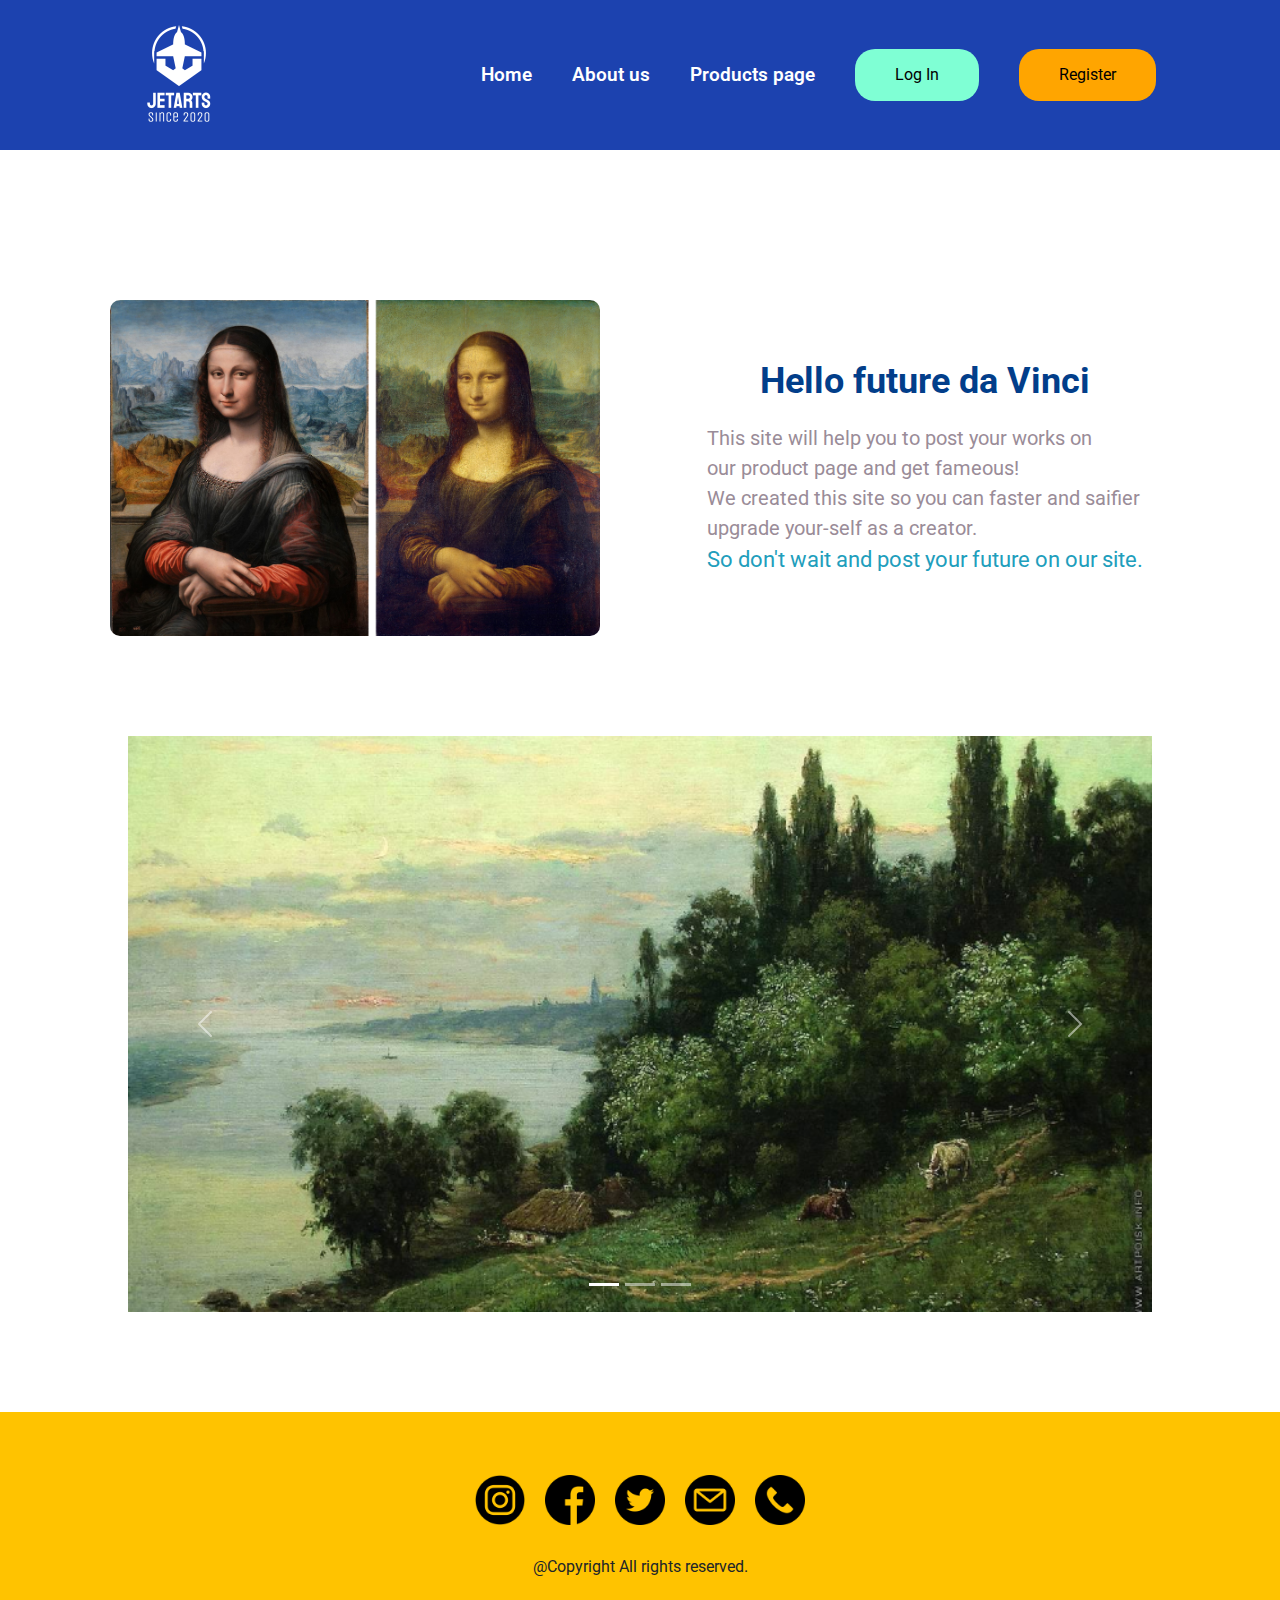
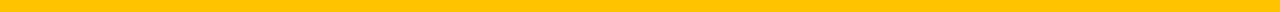
==== index.html @ 9f7dc8c6 "Add files via upload" ====
<!DOCTYPE html>
<html lang="en">
<head>
    <meta charset="UTF-8">
    <meta http-equiv="X-UA-Compatible" content="IE=edge">
    <meta name="viewport" content="width=device-width, initial-scale=1.0">
    <link rel="stylesheet" href="https://cdn.jsdelivr.net/npm/bootstrap@5.2.2/dist/css/bootstrap.min.css">
    <script src="https://cdn.jsdelivr.net/npm/bootstrap@5.2.2/dist/js/bootstrap.bundle.min.js" defer></script>
    <link rel="stylesheet" href="/css/style.css">
    <script src="script.js" defer></script>
    <title>JetArts</title>
</head>
<body>
    <div class="modal" id="login" tabindex="-1">
        <div class="modal-dialog dialog-centered">
          <div class="modal-content">
            <div class="modal-header">
              <img class="modal-title" src="/image/jetart.png" alt="">
            </div>
            <div class="modal-body">
                <form action="">
                 <input type="text" name="name" placeholder="Username">
                <input type="password" name="password" placeholder="Password (Minimum 6 characters)">
            <div>
                <button type="submit">Log in</button>
            </div>
                </form>
            </div>
          </div>
        </div>
      </div>
      <div class="modal" id="register" tabindex="-1">
  <div class="modal-dialog dialog-centered">
    <div class="modal-content">
      <div class="modal-header">
        <img class="modal-title" src="/image/jetart.png" alt="">
      </div>
      <div class="modal-body">
        <form action="">
            <input type="text" name="name" placeholder="Username">
           <input type="password" name="password" placeholder="Password (Minimum 6 characters)">
           <input type="password" name="confirm password" placeholder="Confirm password">
           <input type="email" name="email" placeholder="Email">
       <div>
           <button type="submit">Register</button>
       </div>
           </form>
      </div>
    </div>
  </div>
</div>
    <header>
        <nav>
            <div class="menu">
                <div class="menu-logo" >
                    <img src="/image/jetart.png" alt="">
                </div>
                <div class="menu-list">
                    <div class="menu-item"><a href="index.html">Home</a></div>
                    <div class="menu-item"><a href="about.html">About us</a></div>
                    <div class="menu-item"><a href="product.html">Products page</a></div>
                    <button class="but1" data-bs-toggle="modal" data-bs-target="#login">Log In</button>
                    <button class="but2" data-bs-toggle="modal" data-bs-target="#register">Register</button>
                </div>
                <div class="burger">
                    <img src="/image/burger.png" alt="">
                </div>
            </div>

            <div class="nav-menu-mobile">
                <div class="menu-list">
                    <div class="menu-item"><a href="index.html">Home</a></div>
                    <div class="menu-item"><a href="about.html">About us</a></div>
                    <div class="menu-item"><a href="product.html">Products page</a></div>
                    <button class="but1" data-bs-toggle="modal" data-bs-target="#login">Log In</button>
                    <button class="but2" data-bs-toggle="modal" data-bs-target="#register">Register</button>
                </div>
            </div>
        </nav>
    </header>
    <div class="container-fluid welcome">
        <div class="container">
            <div class="row">
                <div class="col mtxt">
                    <h1>Hello future da Vinci</h1>
                    <p>This site will help you to post your works on <br> our product page and get fameous! <br> We created this site so  you can faster and saifier <br> upgrade your-self as a creator. <br> <span style="color: #219ebc; font-size: 22px;">So don't wait and post your future on our site.</span></p>
                </div>
                <div class="col mona">
                    <img src="/image/mona-lisas-comps.jpg" alt="">
                </div>
            </div>
        </div>
    </div>
    <div id="carouselExampleIndicators" class="carousel slide" data-bs-ride="true">
        <div class="carousel-indicators">
          <button type="button" data-bs-target="#carouselExampleIndicators" data-bs-slide-to="0" class="active" aria-current="true" aria-label="Slide 1"></button>
          <button type="button" data-bs-target="#carouselExampleIndicators" data-bs-slide-to="1" aria-label="Slide 2"></button>
          <button type="button" data-bs-target="#carouselExampleIndicators" data-bs-slide-to="2" aria-label="Slide 3"></button>
        </div>
        <div class="carousel-inner">
          <div class="carousel-item active">
            <img src="/image/artw1 1.png" class="d-block w-100" alt="">
          </div>
          <div class="carousel-item">
            <img src="/image/artw2 1.png" class="d-block w-100" alt="">
          </div>
          <div class="carousel-item">
            <img src="/image/artw3 1.png" class="d-block w-100" alt="">
          </div>
        </div>
        <button class="carousel-control-prev" type="button" data-bs-target="#carouselExampleIndicators" data-bs-slide="prev">
          <span class="carousel-control-prev-icon" aria-hidden="true"></span>
          <span class="visually-hidden">Previous</span>
        </button>
        <button class="carousel-control-next" type="button" data-bs-target="#carouselExampleIndicators" data-bs-slide="next">
          <span class="carousel-control-next-icon" aria-hidden="true"></span>
          <span class="visually-hidden">Next</span>
        </button>
      </div>
    <footer>
        <div class="ground ">
            <a href=""><img src="/image/instagram.png" alt=""></a>
            <a href=""><img src="/image/facebook.png" alt=""></a>
            <a href=""><img src="/image/twitter.png" alt=""></a>
            <a href="mailto:jetarts@gmail.com"><img src="/image/email.png" alt=""></a>
            <a href="tel:123-456-7890"><img src="/image/phone-call.png" alt=""></a>
        </div>
            <div class="groundtxt">
                <p>@Copyright All rights reserved.</p>
            </div>
    </footer>
</body>
</html>
---- css/style.css ----
@import url("https://fonts.googleapis.com/css2?family=Roboto:ital,wght@0,100;0,300;0,400;0,500;0,700;0,900;1,100;1,300;1,400;1,500;1,700;1,900&display=swap");
*, *::after, *::before {
  box-sizing: border-box;
  scroll-behavior: smooth;
}

body {
  margin: 0 auto;
  max-width: 1920px;
  overflow-x: hidden;
  font-family: "Roboto";
  min-width: 450px;
}

.modal-header {
  display: flex;
  justify-content: center;
  flex-direction: column;
}
.modal-header img {
  width: 150px;
  height: 120px;
}

.modal-body .checkbox {
  display: none;
}
.modal-body button {
  text-align: center;
  width: 300px;
  height: 50px;
  background-color: red;
  border-radius: 30px;
  border: none;
  color: white;
  font-weight: 400;
  font-size: 24px;
  margin-top: 30px;
  transition: all 0.5s;
}
.modal-body button:hover {
  background-color: lightcoral;
  box-shadow: 0 4px 10px 0 lightcoral;
}
.modal-body form {
  display: flex;
  flex-direction: column;
  align-items: center;
}
.modal-body form input:not([type=checkbox]):not([type=submit]) {
  border: none;
  border-bottom: 3px solid #808080;
  width: 320px;
  outline: none;
  margin-bottom: 40px;
  font-size: 18px;
  padding-left: 14px;
  padding-bottom: 5px;
}
.modal-body form input:hover:not([type=checkbox]):not([type=submit]) {
  border-bottom: 3px solid #405282;
}

header nav {
  z-index: 10;
}
header nav .nav-menu-mobile {
  display: flex;
  align-items: center;
  justify-content: center;
  position: fixed;
  width: 100%;
  background: #1c42af;
  height: 200px;
  transform: translateY(-500px);
}
header nav .nav-menu-mobile .menu-list {
  display: flex;
  align-items: center;
}
header nav .nav-menu-mobile .menu-list button {
  color: black;
  border: 0px;
  padding: 14px 40px;
  margin: 0px 20px;
  border-radius: 20px;
}
header nav .nav-menu-mobile .menu-list button:hover {
  background-color: #023e8a;
  color: #ffbe0b;
}
header nav .nav-menu-mobile .menu-list .but1 {
  background-color: aquamarine;
}
header nav .nav-menu-mobile .menu-list .but2 {
  background-color: orange;
}
header nav .nav-menu-mobile .menu-list .menu-item {
  padding: 0 20px;
}
header nav .nav-menu-mobile .menu-list .menu-item a {
  color: white;
  font-size: larger;
  font-weight: 600;
  text-decoration: none;
}
header nav .nav-menu-mobile .menu-list .menu-item a:hover {
  color: goldenrod;
}
header nav .menu-visible {
  transform: translateY(0px);
  z-index: 10;
}
header nav .menu {
  display: flex;
  flex-direction: row;
  align-items: center;
  justify-content: space-around;
  width: 100%;
  height: 150px;
  background-color: #1c42af;
}
header nav .menu img {
  width: 150px;
  height: 120px;
}
header nav .menu .burger {
  display: none;
}
header nav .menu .burger img {
  width: 60px;
  height: 60px;
}
header nav .menu .menu-list {
  display: flex;
  align-items: center;
}
header nav .menu .menu-list button {
  color: black;
  border: 0px;
  padding: 14px 40px;
  margin: 0px 20px;
  border-radius: 20px;
}
header nav .menu .menu-list button:hover {
  background-color: #023e8a;
  color: #ffbe0b;
}
header nav .menu .menu-list .but1 {
  background-color: aquamarine;
}
header nav .menu .menu-list .but2 {
  background-color: orange;
}
header nav .menu .menu-list .menu-item {
  padding: 0 20px;
}
header nav .menu .menu-list .menu-item a {
  color: white;
  font-size: larger;
  font-weight: 600;
  text-decoration: none;
}
header nav .menu .menu-list .menu-item a:hover {
  color: goldenrod;
}

.staff .row img {
  padding: 40px;
}
.staff .row .card {
  margin: 100px 0;
}
.staff .row .card .card-body {
  display: flex;
  flex-direction: column;
  align-items: center;
}
.staff .row .card .card-body p {
  margin-top: 5px;
}

.welcome .container .row {
  width: auto;
  margin-top: 150px;
  display: flex;
  flex-direction: row-reverse;
  align-items: center;
}
.welcome .container .row .mtxt {
  display: flex;
  flex-direction: column;
}
.welcome .container .row .mtxt h1 {
  color: #023e8a;
}
.welcome .container .row .mtxt p {
  margin-top: 20px;
  font-size: 20px;
  color: #9a8c98;
}
.welcome .container .row .mona img {
  width: auto;
  height: 336px;
  border-radius: 10px;
}

.carousel {
  width: 80%;
  margin: 100px auto;
}

footer {
  display: flex;
  align-items: center;
  justify-content: center;
  flex-direction: column;
  height: 200px;
  background-color: #ffc300;
}
footer .ground {
  display: flex;
  align-items: center;
  justify-content: center;
}
footer .ground a {
  padding: 30px 10px;
}
footer .ground img {
  width: 50px;
  height: 50px;
}

@media screen and (max-width: 991px) {
  .welcome .container .row {
    flex-direction: column-reverse;
  }
  .welcome .container .mtxt {
    margin-top: 30px;
  }
  header nav .menu .menu-list {
    display: none;
  }
}
@media screen and (max-width: 1024px) {
  header nav .nav-menu-mobile {
    position: -webkit-sticky;
    position: sticky;
  }
  header nav .menu .menu-list {
    display: none;
  }
  header nav .menu .burger {
    display: block;
  }
}
@media screen and (max-width: 683px) {
  .welcome .container .row .mona img {
    width: auto;
  }
}
@media screen and (max-width: 320px) {
  .welcome .container .row .mona img {
    width: 100%;
  }
}
@media screen and (max-width: 512px) {
  .welcome .container .row .mona img {
    width: 100%;
  }
}
@media screen and (max-width: 717px) {
  header nav .nav-menu-mobile {
    height: 350px;
  }
  header nav .nav-menu-mobile .menu-list {
    flex-direction: column;
  }
  header nav .nav-menu-mobile .menu-list .menu-item {
    padding: 10px 0;
  }
  header nav .nav-menu-mobile .menu-list .but1 {
    margin: 10px;
  }
  header nav .nav-menu-mobile .menu-list .but2 {
    margin: 10px;
  }
}
.row > * {
  width: auto;
}

.products {
  max-width: 920px;
  gap: 10px;
  flex-wrap: wrap;
  display: flex;
  flex-direction: row;
  justify-content: center;
  margin-top: 100px;
  margin-bottom: 100px;
}
.products .row .col {
  margin: 100px 20px;
}

.col {
  align-items: center;
  display: flex;
  justify-content: center;
}

h1, .h1 {
  margin-top: 0;
  margin-bottom: 0rem;
  font-family: "Roboto";
  font-weight: 700;
  font-size: 2.25rem;
  line-height: 1.2;
}
@media (min-width: 768px) {
  h1, .h1 {
    font-size: 2.25rem;
  }
}
@media (min-width: 1200px) {
  h1, .h1 {
    font-size: 2.25rem;
  }
}

h2, .h2 {
  margin-top: 0;
  margin-bottom: 0rem;
  font-family: "Roboto";
  font-weight: 700;
  font-size: 2rem;
  line-height: 1.2;
}
@media (min-width: 768px) {
  h2, .h2 {
    font-size: 2rem;
  }
}
@media (min-width: 1200px) {
  h2, .h2 {
    font-size: 2rem;
  }
}

h3, .h3 {
  margin-top: 0;
  margin-bottom: 0rem;
  font-family: "Roboto";
  font-weight: 700;
  font-size: 1.5rem;
  line-height: 1.2;
}
@media (min-width: 768px) {
  h3, .h3 {
    font-size: 1.5rem;
  }
}
@media (min-width: 1200px) {
  h3, .h3 {
    font-size: 2rem;
  }
}

h4, .h4 {
  margin-top: 0;
  margin-bottom: 0rem;
  font-family: "Roboto";
  font-weight: 700;
  font-size: 16px;
  line-height: 1.2;
}
@media (min-width: 768px) {
  h4, .h4 {
    font-size: 1.125rem;
  }
}
@media (min-width: 1200px) {
  h4, .h4 {
    font-size: 1.25rem;
  }
}

h5, .h5 {
  margin-top: 0;
  margin-bottom: 0rem;
  font-family: "Roboto";
  font-weight: 700;
  font-size: 1rem;
  line-height: 1.2;
}
@media (min-width: 768px) {
  h5, .h5 {
    font-size: 1.125rem;
  }
}
@media (min-width: 1200px) {
  h5, .h5 {
    font-size: 1.125rem;
  }
}

h6, .h6 {
  margin-top: 0;
  margin-bottom: 0rem;
  font-family: "Roboto";
  font-weight: 700;
  font-size: 1rem;
  line-height: 1.2;
}
@media (min-width: 768px) {
  h6, .h6 {
    font-size: 1rem;
  }
}
@media (min-width: 1200px) {
  h6, .h6 {
    font-size: 1rem;
  }
}

p {
  font-size: 16px;
  margin-top: 0;
  margin-bottom: 0rem;
}/*# sourceMappingURL=style.css.map */
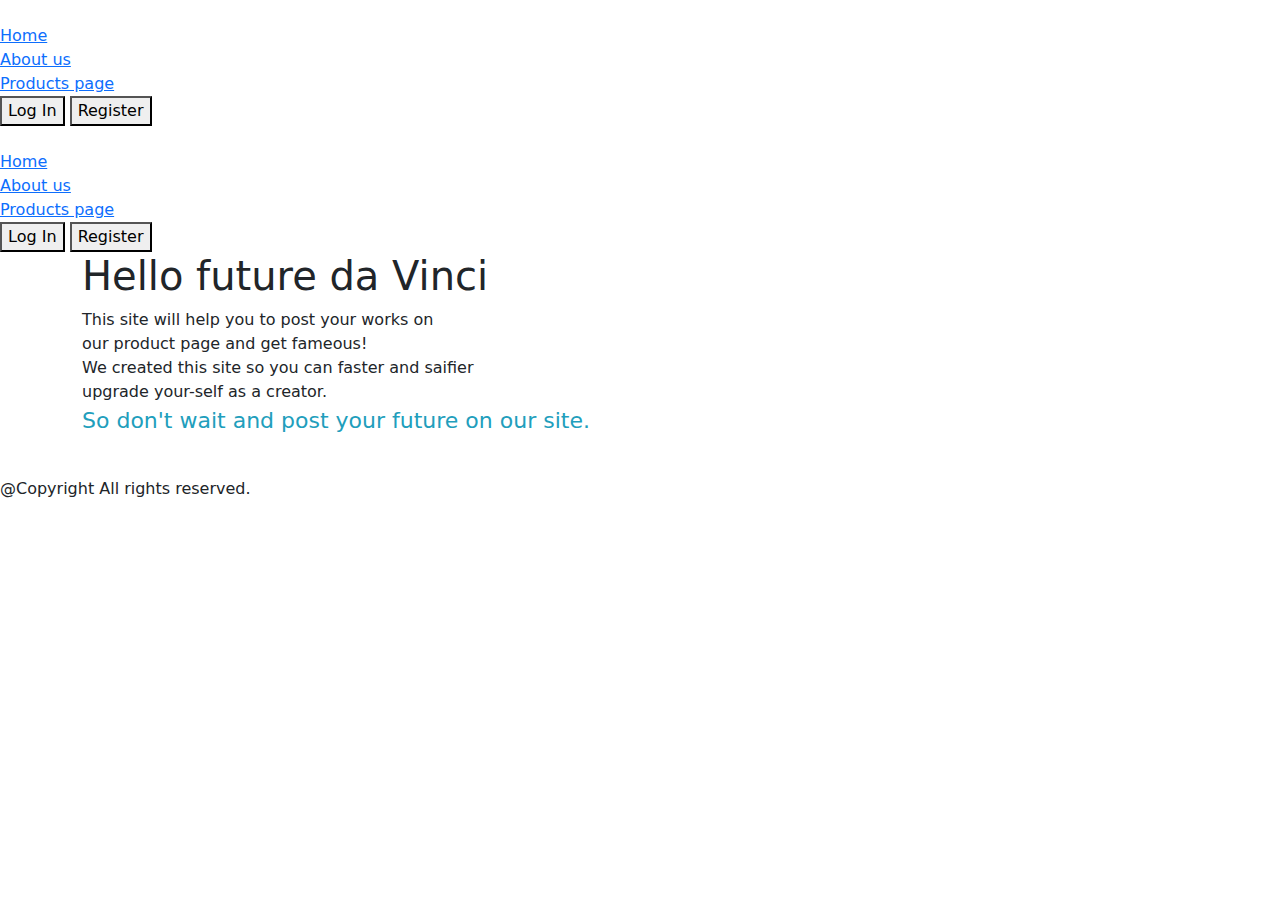
==== commit d072bb52: "Add files via upload" ====
--- a/index.html
+++ b/index.html
@@ -6,7 +6,7 @@
     <meta name="viewport" content="width=device-width, initial-scale=1.0">
     <link rel="stylesheet" href="https://cdn.jsdelivr.net/npm/bootstrap@5.2.2/dist/css/bootstrap.min.css">
     <script src="https://cdn.jsdelivr.net/npm/bootstrap@5.2.2/dist/js/bootstrap.bundle.min.js" defer></script>
-    <link rel="stylesheet" href="/css/style.css">
+    <link rel="stylesheet" href="/JetArts/css/style.css">
     <script src="script.js" defer></script>
     <title>JetArts</title>
 </head>
@@ -15,7 +15,7 @@
         <div class="modal-dialog dialog-centered">
           <div class="modal-content">
             <div class="modal-header">
-              <img class="modal-title" src="/image/jetart.png" alt="">
+              <img class="modal-title" src="/JetArts/image/jetart.png" alt="">
             </div>
             <div class="modal-body">
                 <form action="">
@@ -33,7 +33,7 @@
   <div class="modal-dialog dialog-centered">
     <div class="modal-content">
       <div class="modal-header">
-        <img class="modal-title" src="/image/jetart.png" alt="">
+        <img class="modal-title" src="/JetArts/image/jetart.png" alt="">
       </div>
       <div class="modal-body">
         <form action="">
@@ -53,7 +53,7 @@
         <nav>
             <div class="menu">
                 <div class="menu-logo" >
-                    <img src="/image/jetart.png" alt="">
+                    <img src="/JetArts/image/jetart.png" alt="">
                 </div>
                 <div class="menu-list">
                     <div class="menu-item"><a href="index.html">Home</a></div>
@@ -63,7 +63,7 @@
                     <button class="but2" data-bs-toggle="modal" data-bs-target="#register">Register</button>
                 </div>
                 <div class="burger">
-                    <img src="/image/burger.png" alt="">
+                    <img src="/JetArts/image/burger.png" alt="">
                 </div>
             </div>
 
@@ -86,7 +86,7 @@
                     <p>This site will help you to post your works on <br> our product page and get fameous! <br> We created this site so  you can faster and saifier <br> upgrade your-self as a creator. <br> <span style="color: #219ebc; font-size: 22px;">So don't wait and post your future on our site.</span></p>
                 </div>
                 <div class="col mona">
-                    <img src="/image/mona-lisas-comps.jpg" alt="">
+                    <img src="/JetArts/image/mona-lisas-comps.jpg" alt="">
                 </div>
             </div>
         </div>
@@ -99,13 +99,13 @@
         </div>
         <div class="carousel-inner">
           <div class="carousel-item active">
-            <img src="/image/artw1 1.png" class="d-block w-100" alt="">
+            <img src="/JetArts/image/artw1 1.png" class="d-block w-100" alt="">
           </div>
           <div class="carousel-item">
-            <img src="/image/artw2 1.png" class="d-block w-100" alt="">
+            <img src="/JetArts/image/artw2 1.png" class="d-block w-100" alt="">
           </div>
           <div class="carousel-item">
-            <img src="/image/artw3 1.png" class="d-block w-100" alt="">
+            <img src="/JetArts/image/artw3 1.png" class="d-block w-100" alt="">
           </div>
         </div>
         <button class="carousel-control-prev" type="button" data-bs-target="#carouselExampleIndicators" data-bs-slide="prev">
@@ -119,11 +119,11 @@
       </div>
     <footer>
         <div class="ground ">
-            <a href=""><img src="/image/instagram.png" alt=""></a>
-            <a href=""><img src="/image/facebook.png" alt=""></a>
-            <a href=""><img src="/image/twitter.png" alt=""></a>
-            <a href="mailto:jetarts@gmail.com"><img src="/image/email.png" alt=""></a>
-            <a href="tel:123-456-7890"><img src="/image/phone-call.png" alt=""></a>
+            <a href=""><img src="/JetArts/image/instagram.png" alt=""></a>
+            <a href=""><img src="/JetArts/image/facebook.png" alt=""></a>
+            <a href=""><img src="/JetArts/image/twitter.png" alt=""></a>
+            <a href="mailto:jetarts@gmail.com"><img src="/JetArts/image/email.png" alt=""></a>
+            <a href="tel:123-456-7890"><img src="/JetArts/image/phone-call.png" alt=""></a>
         </div>
             <div class="groundtxt">
                 <p>@Copyright All rights reserved.</p>
